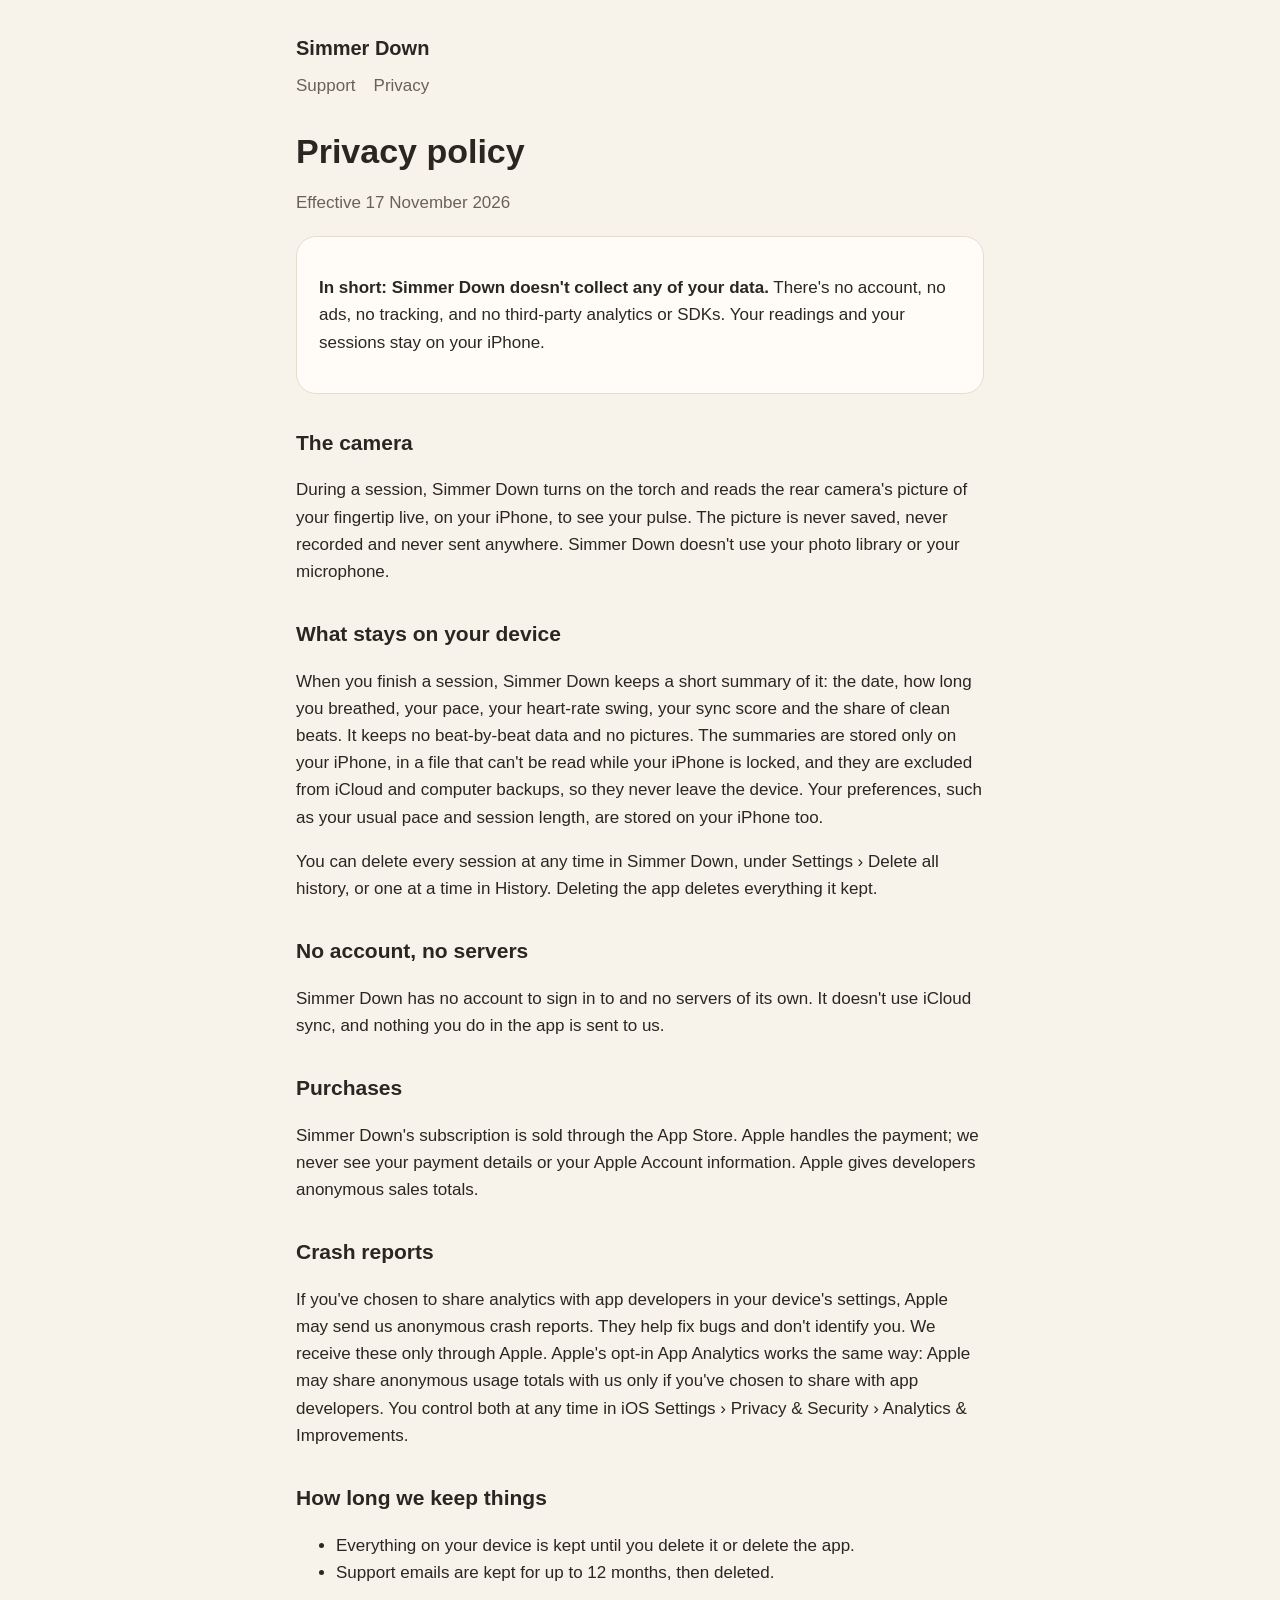
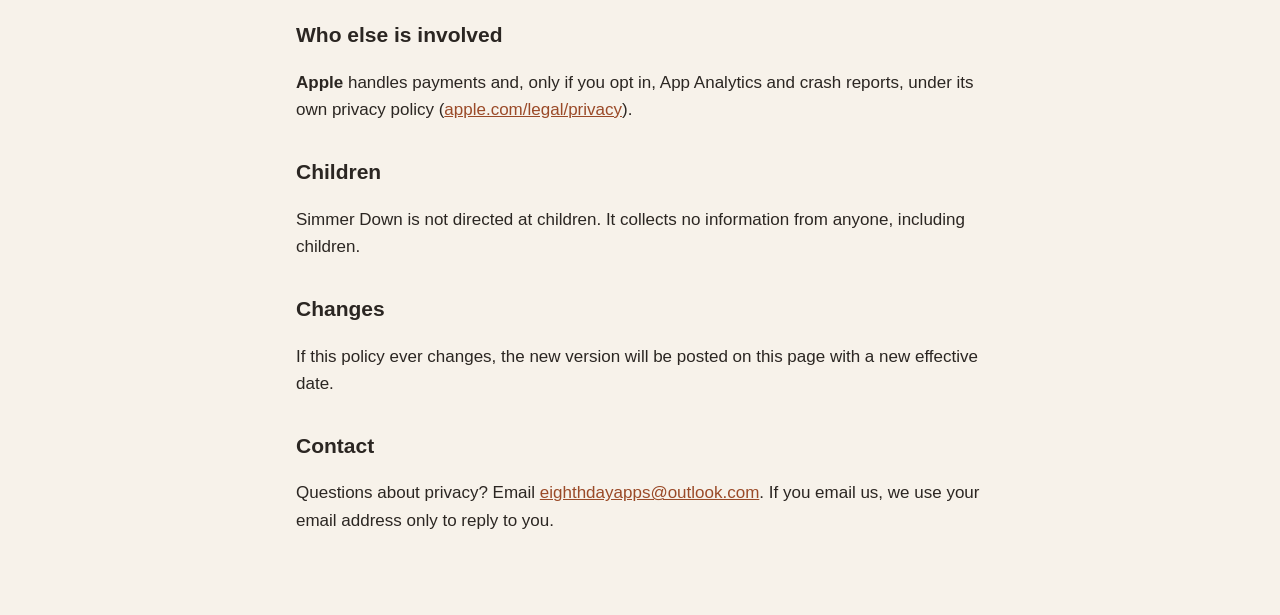
==== privacy.html @ 262bba6c "Simmer Down landing, privacy and support pages (AB#2805) Agent: Claude Opus 5.5" ====
<!doctype html>
<html lang="en">
<head>
<meta charset="utf-8">
<meta name="viewport" content="width=device-width, initial-scale=1">
<title>Simmer Down Privacy</title>
<meta name="description" content="Simmer Down privacy policy: no account, no ads, no tracking, and no data collected. Your readings stay on your iPhone.">
<link rel="stylesheet" href="style.css">
</head>
<body>
<main>
  <header><a href="./">Simmer Down</a></header>
  <nav><a href="support.html">Support</a><a href="privacy.html">Privacy</a></nav>
  <h1>Privacy policy</h1>
  <p class="muted">Effective 17 November 2026</p>

  <div class="card">
    <p><strong>In short: Simmer Down doesn't collect any of your data.</strong> There's no account, no ads, no tracking, and no third-party analytics or SDKs. Your readings and your sessions stay on your iPhone.</p>
  </div>

  <h2>The camera</h2>
  <p>During a session, Simmer Down turns on the torch and reads the rear camera's picture of your fingertip live, on your iPhone, to see your pulse. The picture is never saved, never recorded and never sent anywhere. Simmer Down doesn't use your photo library or your microphone.</p>

  <h2>What stays on your device</h2>
  <p>When you finish a session, Simmer Down keeps a short summary of it: the date, how long you breathed, your pace, your heart-rate swing, your sync score and the share of clean beats. It keeps no beat-by-beat data and no pictures. The summaries are stored only on your iPhone, in a file that can't be read while your iPhone is locked, and they are excluded from iCloud and computer backups, so they never leave the device. Your preferences, such as your usual pace and session length, are stored on your iPhone too.</p>
  <p>You can delete every session at any time in Simmer Down, under Settings › Delete all history, or one at a time in History. Deleting the app deletes everything it kept.</p>

  <h2>No account, no servers</h2>
  <p>Simmer Down has no account to sign in to and no servers of its own. It doesn't use iCloud sync, and nothing you do in the app is sent to us.</p>

  <h2>Purchases</h2>
  <p>Simmer Down's subscription is sold through the App Store. Apple handles the payment; we never see your payment details or your Apple Account information. Apple gives developers anonymous sales totals.</p>

  <h2>Crash reports</h2>
  <p>If you've chosen to share analytics with app developers in your device's settings, Apple may send us anonymous crash reports. They help fix bugs and don't identify you. We receive these only through Apple. Apple's opt-in App Analytics works the same way: Apple may share anonymous usage totals with us only if you've chosen to share with app developers. You control both at any time in iOS Settings › Privacy &amp; Security › Analytics &amp; Improvements.</p>

  <h2>How long we keep things</h2>
  <ul>
    <li>Everything on your device is kept until you delete it or delete the app.</li>
    <li>Support emails are kept for up to 12 months, then deleted.</li>
  </ul>

  <h2>Who else is involved</h2>
  <p><strong>Apple</strong> handles payments and, only if you opt in, App Analytics and crash reports, under its own privacy policy (<a href="https://www.apple.com/legal/privacy/">apple.com/legal/privacy</a>).</p>

  <h2>Children</h2>
  <p>Simmer Down is not directed at children. It collects no information from anyone, including children.</p>

  <h2>Changes</h2>
  <p>If this policy ever changes, the new version will be posted on this page with a new effective date.</p>

  <h2>Contact</h2>
  <p>Questions about privacy? Email <a href="mailto:eighthdayapps@outlook.com">eighthdayapps@outlook.com</a>. If you email us, we use your email address only to reply to you.</p>
</main>
</body>
</html>
---- style.css ----
:root {
  --bg: #f7f2ea;
  --text: #2b2622;
  --muted: #6b6158;
  --accent: #9a4a28;
  --card: #fffcf7;
  --line: #e6ddd1;
}
@media (prefers-color-scheme: dark) {
  :root {
    --bg: #1a1714;
    --text: #f2ece4;
    --muted: #a89e93;
    --accent: #e58a5e;
    --card: #262220;
    --line: #3a3430;
  }
}
* { box-sizing: border-box; }
body {
  margin: 0;
  background: var(--bg);
  color: var(--text);
  font: 17px/1.6 -apple-system, BlinkMacSystemFont, "Segoe UI", Roboto, sans-serif;
}
main { max-width: 720px; margin: 0 auto; padding: 32px 16px 64px; }
header { display: flex; align-items: center; gap: 14px; margin-bottom: 8px; }
header a { color: inherit; text-decoration: none; font-weight: 700; font-size: 20px; }
nav { display: flex; gap: 18px; margin: 8px 0 32px; }
nav a { color: var(--muted); text-decoration: none; }
nav a:hover, a { color: var(--accent); }
h1 { font-family: ui-rounded, -apple-system, sans-serif; font-size: 34px; line-height: 1.2; margin: 0 0 8px; }
h2 { font-family: ui-rounded, -apple-system, sans-serif; font-size: 21px; margin: 32px 0 6px; }
p, li { color: var(--text); }
.muted { color: var(--muted); }
.card { background: var(--card); border: 1px solid var(--line); border-radius: 20px; padding: 20px 22px; margin: 20px 0; }
footer { margin-top: 48px; color: var(--muted); font-size: 14px; }
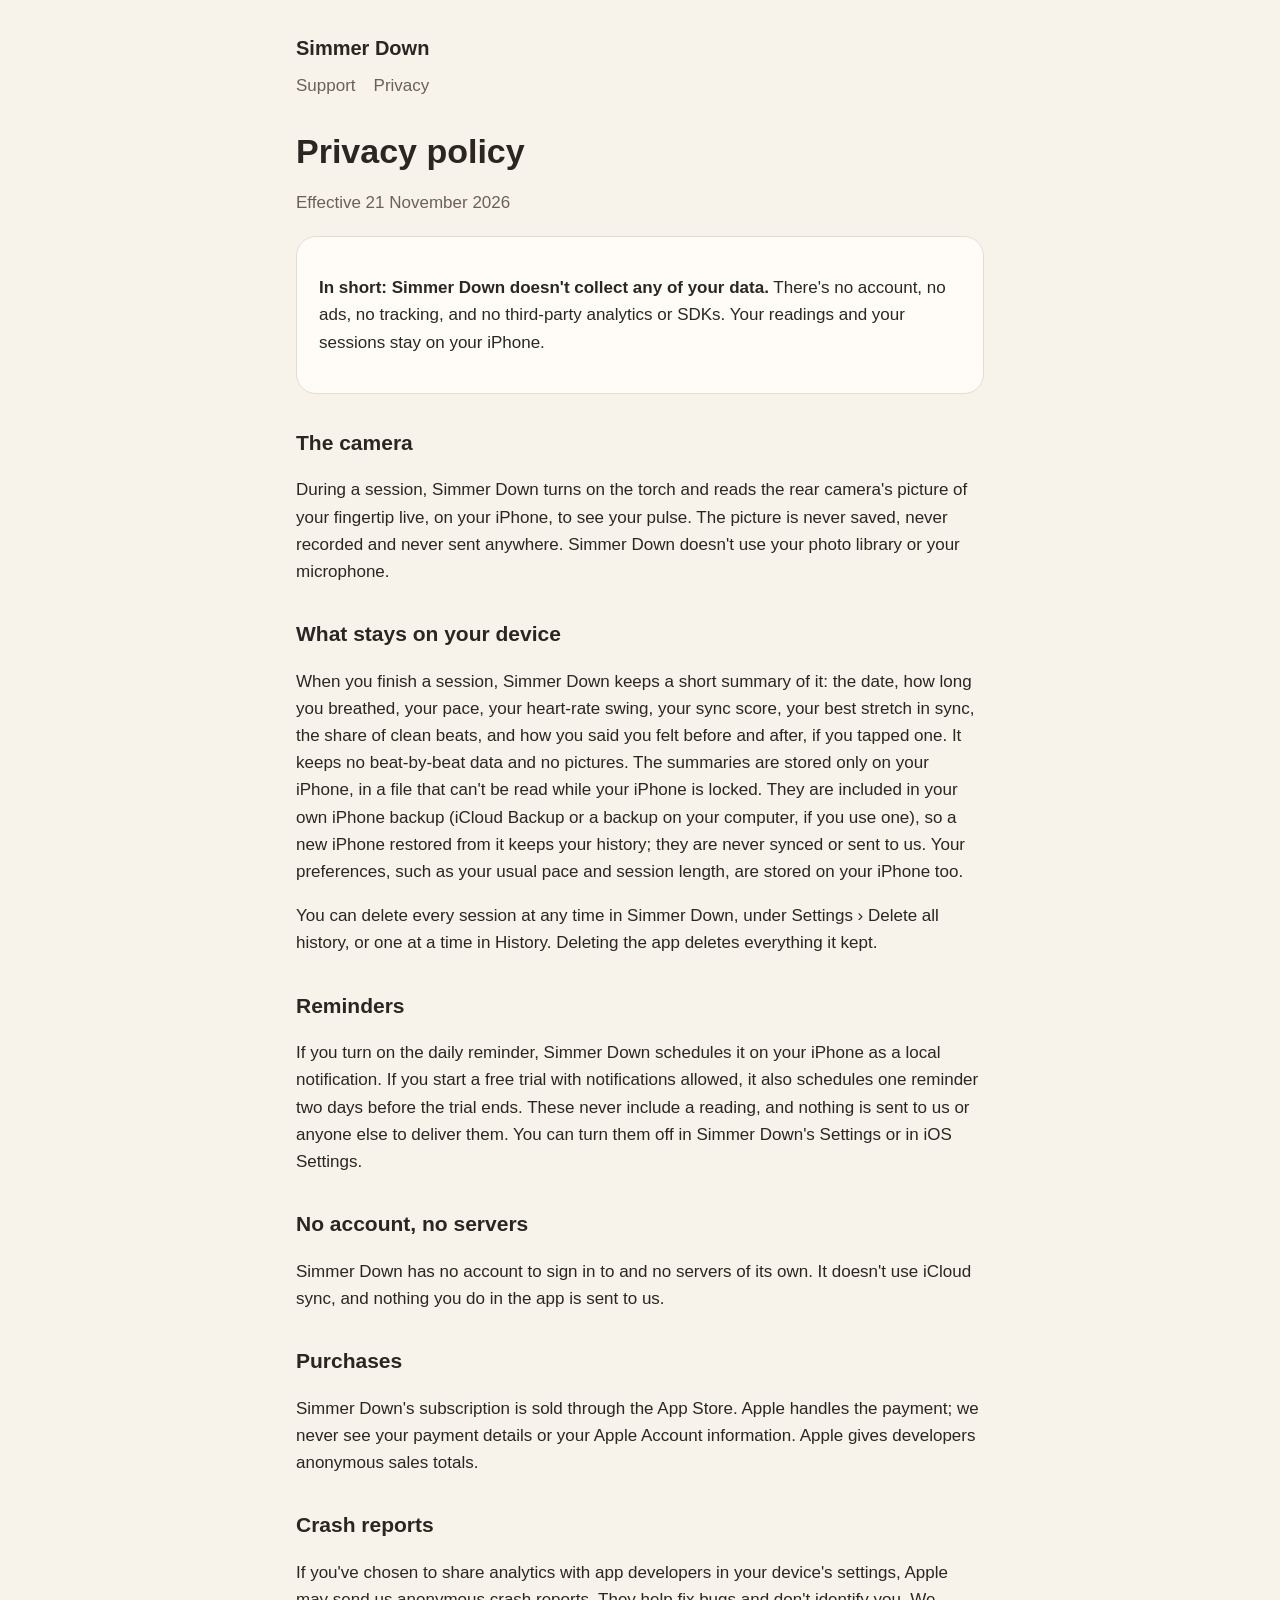
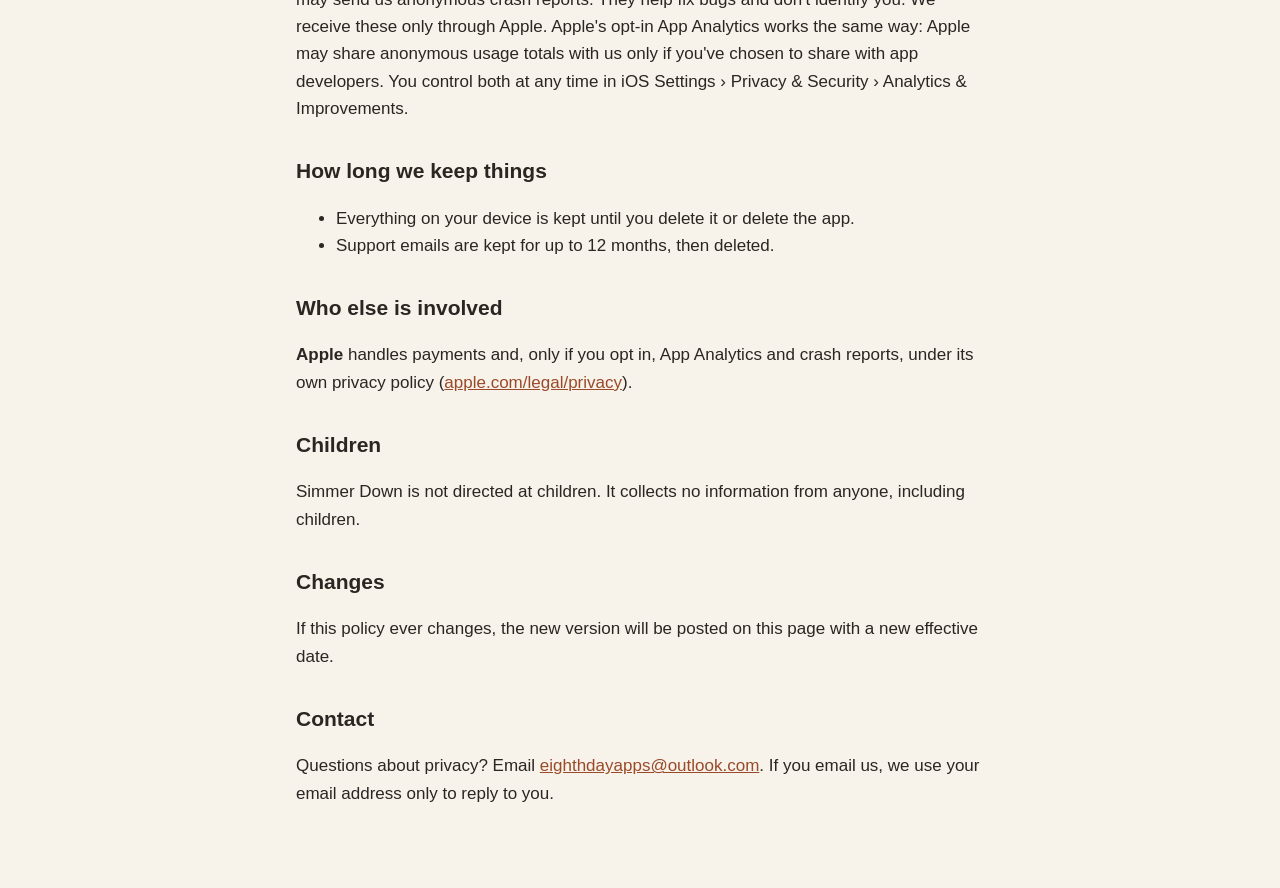
==== commit 18297a15: "Privacy: summaries in your own backup, the reminder; support: fingertip tip" ====
--- a/privacy.html
+++ b/privacy.html
@@ -12,7 +12,7 @@
   <header><a href="./">Simmer Down</a></header>
   <nav><a href="support.html">Support</a><a href="privacy.html">Privacy</a></nav>
   <h1>Privacy policy</h1>
-  <p class="muted">Effective 17 November 2026</p>
+  <p class="muted">Effective 21 November 2026</p>
 
   <div class="card">
     <p><strong>In short: Simmer Down doesn't collect any of your data.</strong> There's no account, no ads, no tracking, and no third-party analytics or SDKs. Your readings and your sessions stay on your iPhone.</p>
@@ -22,8 +22,11 @@
   <p>During a session, Simmer Down turns on the torch and reads the rear camera's picture of your fingertip live, on your iPhone, to see your pulse. The picture is never saved, never recorded and never sent anywhere. Simmer Down doesn't use your photo library or your microphone.</p>
 
   <h2>What stays on your device</h2>
-  <p>When you finish a session, Simmer Down keeps a short summary of it: the date, how long you breathed, your pace, your heart-rate swing, your sync score and the share of clean beats. It keeps no beat-by-beat data and no pictures. The summaries are stored only on your iPhone, in a file that can't be read while your iPhone is locked, and they are excluded from iCloud and computer backups, so they never leave the device. Your preferences, such as your usual pace and session length, are stored on your iPhone too.</p>
+  <p>When you finish a session, Simmer Down keeps a short summary of it: the date, how long you breathed, your pace, your heart-rate swing, your sync score, your best stretch in sync, the share of clean beats, and how you said you felt before and after, if you tapped one. It keeps no beat-by-beat data and no pictures. The summaries are stored only on your iPhone, in a file that can't be read while your iPhone is locked. They are included in your own iPhone backup (iCloud Backup or a backup on your computer, if you use one), so a new iPhone restored from it keeps your history; they are never synced or sent to us. Your preferences, such as your usual pace and session length, are stored on your iPhone too.</p>
   <p>You can delete every session at any time in Simmer Down, under Settings › Delete all history, or one at a time in History. Deleting the app deletes everything it kept.</p>
+
+  <h2>Reminders</h2>
+  <p>If you turn on the daily reminder, Simmer Down schedules it on your iPhone as a local notification. If you start a free trial with notifications allowed, it also schedules one reminder two days before the trial ends. These never include a reading, and nothing is sent to us or anyone else to deliver them. You can turn them off in Simmer Down's Settings or in iOS Settings.</p>
 
   <h2>No account, no servers</h2>
   <p>Simmer Down has no account to sign in to and no servers of its own. It doesn't use iCloud sync, and nothing you do in the app is sent to us.</p>
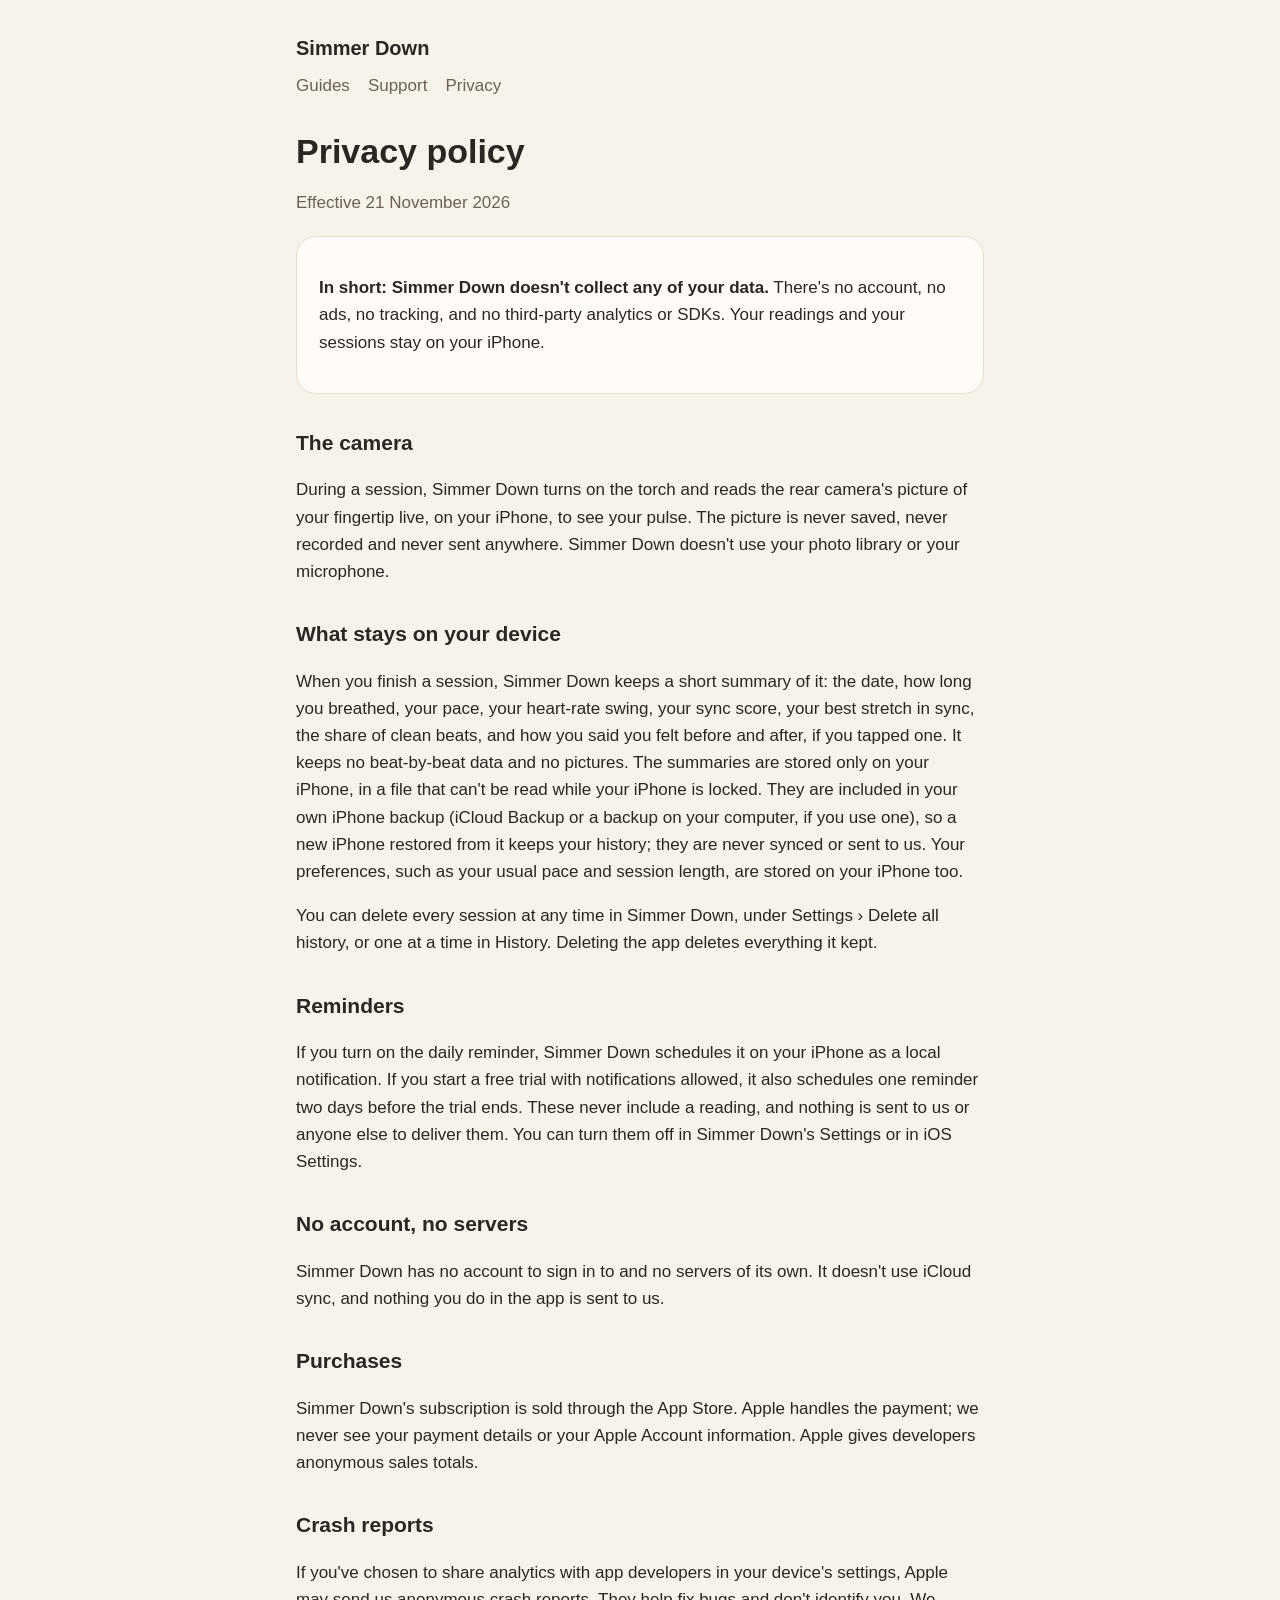
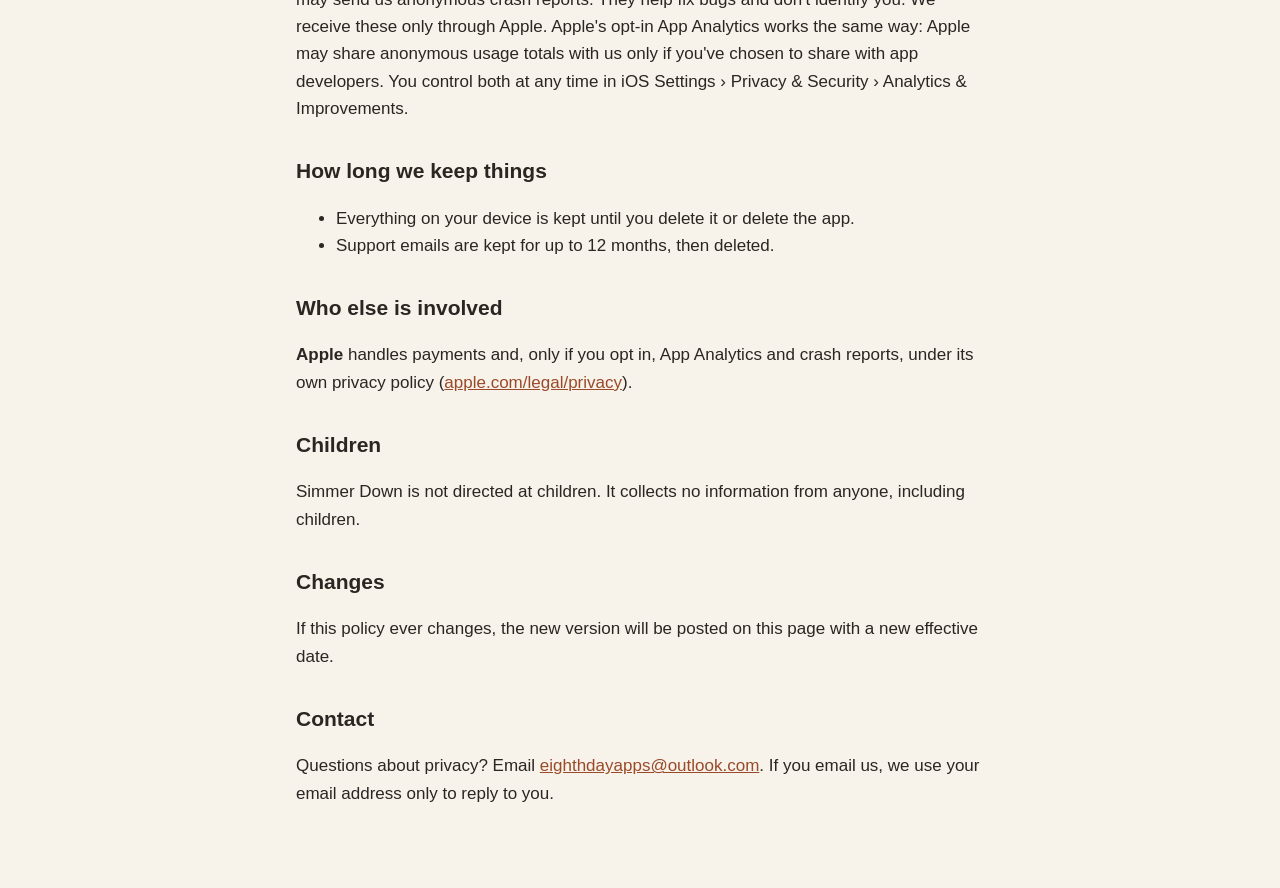
==== commit 8131c514: "Ten breathing guides and campaign-tokened App Store links (AB#3043, AB#3042)" ====
--- a/privacy.html
+++ b/privacy.html
@@ -10,7 +10,7 @@
 <body>
 <main>
   <header><a href="./">Simmer Down</a></header>
-  <nav><a href="support.html">Support</a><a href="privacy.html">Privacy</a></nav>
+  <nav><a href="./#guides">Guides</a><a href="support.html">Support</a><a href="privacy.html">Privacy</a></nav>
   <h1>Privacy policy</h1>
   <p class="muted">Effective 21 November 2026</p>
 
--- a/style.css
+++ b/style.css
@@ -35,3 +35,41 @@
 .muted { color: var(--muted); }
 .card { background: var(--card); border: 1px solid var(--line); border-radius: 20px; padding: 20px 22px; margin: 20px 0; }
 footer { margin-top: 48px; color: var(--muted); font-size: 14px; }
+
+/* Guides and the breathing timer (AB#3043). Colours stay on the tokens above; the full design pass is AB#2976. */
+nav { flex-wrap: wrap; }
+.small { font-size: 15px; }
+.guide ol, .guide ul, .guides { padding-left: 1.4em; }
+.guide li, .guides li { margin: 4px 0; }
+.guide table { width: 100%; border-collapse: collapse; margin: 16px 0; font-size: 15px; line-height: 1.45; }
+.guide th, .guide td { text-align: left; vertical-align: top; padding: 8px 10px 8px 0; border-bottom: 1px solid var(--line); }
+.guide thead th { color: var(--muted); font-weight: 600; }
+.guide tbody th { font-weight: 600; }
+.store { font-weight: 600; }
+.timer { text-align: left; }
+.pacer {
+  width: min(220px, 60vw); aspect-ratio: 1; margin: 8px auto 16px; border-radius: 50%;
+  border: 2px solid var(--line); display: flex; align-items: center; justify-content: center;
+}
+.pacer-dot {
+  width: 100%; height: 100%; border-radius: 50%; border: 2px solid var(--accent);
+  background: color-mix(in srgb, var(--accent) 35%, transparent); transform: scale(.4);
+}
+.cue { font-family: ui-rounded, -apple-system, sans-serif; font-size: 24px; text-align: center; margin: 0; }
+.count { text-align: center; margin: 0 0 12px; font-variant-numeric: tabular-nums; }
+.start, #time { text-align: center; } #time { font-variant-numeric: tabular-nums; margin-top: 0; }
+.still-note { display: none; text-align: center; }
+.controls { display: grid; gap: 6px; margin: 12px 0; }
+.controls label { font-weight: 600; margin-top: 8px; }
+.controls input[type="range"] { width: 100%; min-height: 44px; accent-color: var(--accent); }
+.controls select { width: 100%; min-height: 44px; font: inherit; color: var(--text); background: var(--bg); border: 1px solid var(--line); border-radius: 10px; padding: 6px 10px; }
+.begin {
+  min-height: 44px; min-width: 140px; padding: 10px 24px; border: 0; border-radius: 999px; font: inherit; font-weight: 600;
+  background: var(--accent); color: var(--card); cursor: pointer;
+}
+.begin:focus-visible, .controls select:focus-visible, .controls input:focus-visible { outline: 3px solid var(--text); outline-offset: 2px; }
+@media (prefers-reduced-motion: reduce) {
+  .pacer-dot { transform: none; background: color-mix(in srgb, var(--accent) 20%, transparent); }
+  .still-note { display: block; }
+}
+@media (max-width: 600px) { h1 { font-size: 30px; } .guide table { font-size: 14px; } }
